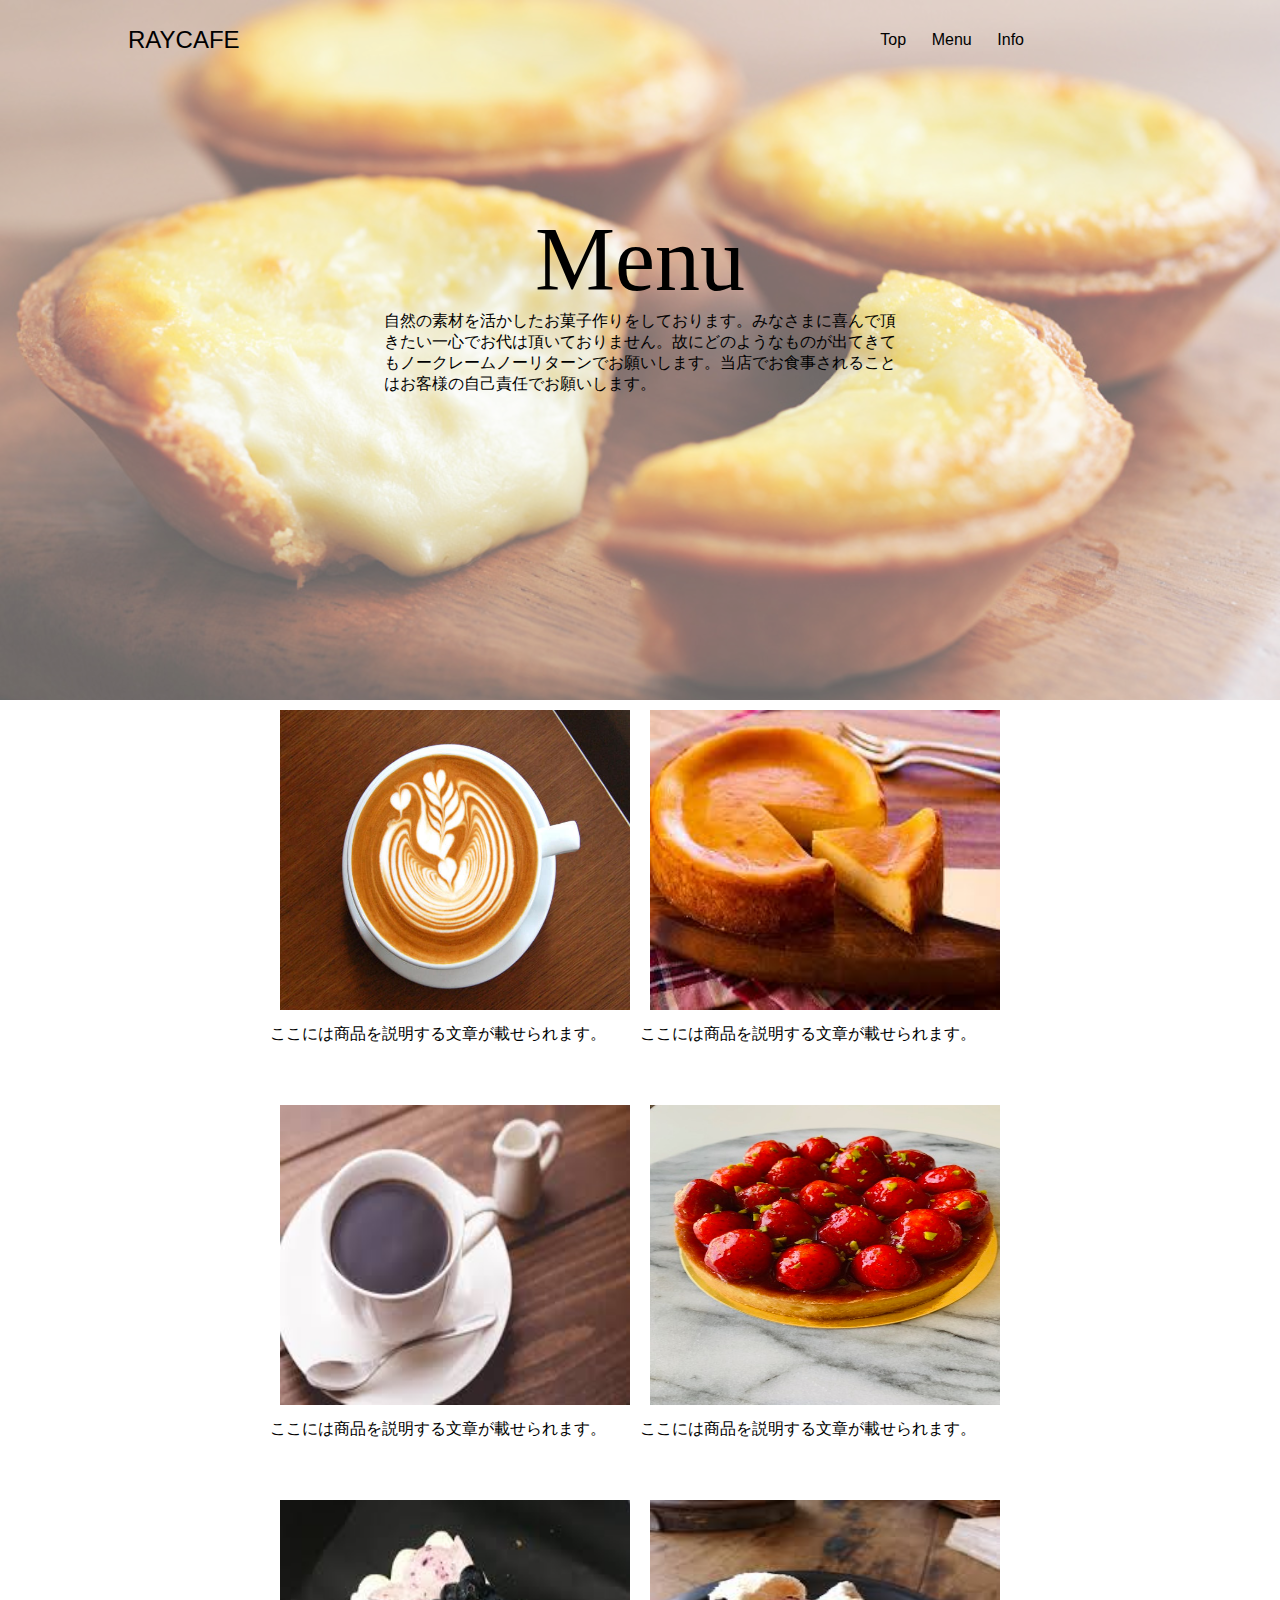
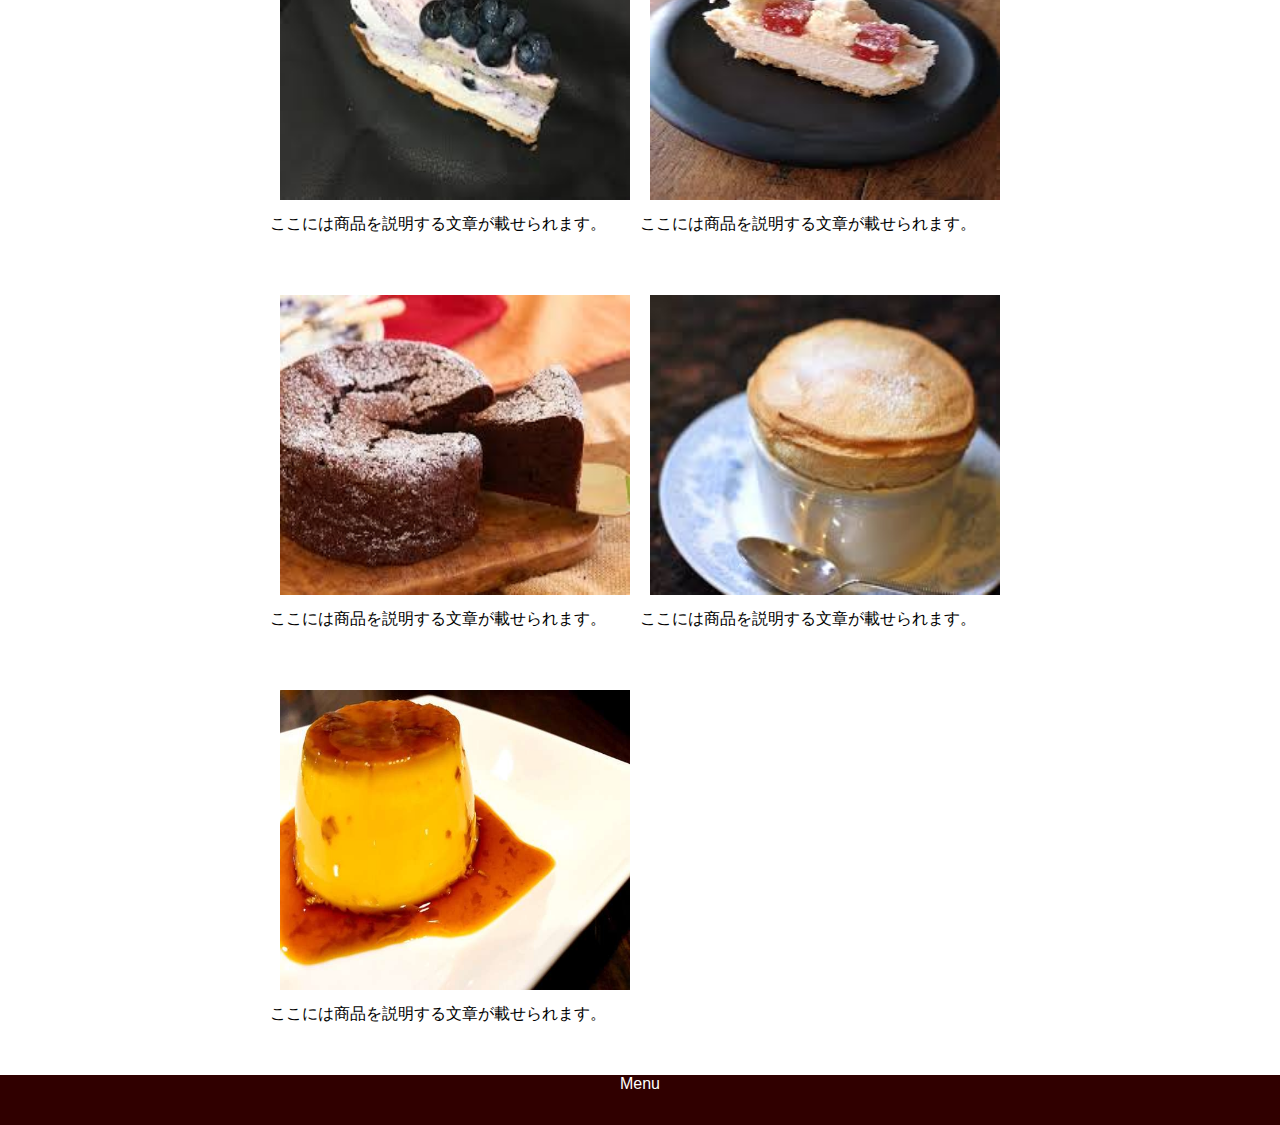
==== menu.html @ e6c4d605 "First Commit" ====
<!DOCTYPE html>
<html>

<head>
    <title>RAYCAFE MENU</title>
    <link rel="stylesheet" type="text/css" href="./index.css">
    <!-- Font Awesome -->
    <link rel="stylesheet" href="https://use.fontawesome.com/releases/v5.13.0/css/all.css" integrity="sha384-Bfad6CLCknfcloXFOyFnlgtENryhrpZCe29RTifKEixXQZ38WheV+i/6YWSzkz3V" crossorigin="anonymous">
</head>

<body>
    <header>
        <nav>
            <i class="fas fa-coffee">RAYCAFE</i>
            <a class="top" href="index.html">Top</a>
            <a href="menu.html">Menu</a>
            <a class="info" href="index.html">Info</a>
        </nav>
        <div class="header-comment">
            <h2>Menu</h2>
            <p>自然の素材を活かしたお菓子作りをしております。みなさまに喜んで頂きたい一心でお代は頂いておりません。故にどのようなものが出てきてもノークレームノーリターンでお願いします。当店でお食事されることはお客様の自己責任でお願いします。</p>
        </div>
    </header>
    
    <!-- ここまではindex.html（ホーム）と同じようなつくりですね。
        下部のコンテンツをタイルのように並べているところが特徴的なページですね。
        本来、CSSがないと縦にならんでいるだけのページです。
        どのように格子状に並んでいるのかはCSSをみるべきです。 
    
        ブラウザを縮めたりしても綺麗に中央に並び替わるはずです。（たぶん）
        ブラウザの画面の大きさが替わったらレイアウトが崩れてしまわないか。というのも重要な観点です。
    -->

    <div class="menu-list">
        <ul>
            <li><img class="menu-A" class="menu" src="menu-A.jpg">
                <p>ここには商品を説明する文章が載せられます。</p>
            </li>
            <li><img class="menu-B" src="menu-B.jpg">
                <p>ここには商品を説明する文章が載せられます。</p>
            </li>
            <li><img class="menu-C" src="menu-C.jpg">
                <p>ここには商品を説明する文章が載せられます。</p>
            </li>
            <li><img class="menu-D" src="menu-D.jpg">
                <p>ここには商品を説明する文章が載せられます。</p>
            </li>
            <li><img class="menu-E" src="menu-E.jpg">
                <p>ここには商品を説明する文章が載せられます。</p>
            </li>
            <li><img class="menu-F" src="menu-F.jpg">
                <p>ここには商品を説明する文章が載せられます。</p>
            </li>
            <li><img class="menu-G" src="menu-G.jpg">
                <p>ここには商品を説明する文章が載せられます。</p>
            </li>
            <li><img class="menu-H" src="menu-H.jpg">
                <p>ここには商品を説明する文章が載せられます。</p>
            </li>
            <li><img class="menu-I" src="menu-I.jpg">
                <p>ここには商品を説明する文章が載せられます。</p>
            </li>
        </ul>
    </div>
    <footer>
        <p>Menu</p>
    </footer>
</body>

</html>
---- index.css ----
/* CSSリセット */
html,
body,
div,
span,
applet,
object,
iframe,
h1,
h2,
h3,
h4,
h5,
h6,
p,
blockquote,
pre,
a,
abbr,
acronym,
address,
big,
cite,
code,
del,
dfn,
em,
img,
ins,
kbd,
q,
s,
samp,
small,
strike,
strong,
sub,
sup,
tt,
var,
b,
u,
i,
center,
dl,
dt,
dd,
ol,
ul,
li,
fieldset,
form,
label,
legend,
table,
caption,
tbody,
tfoot,
thead,
tr,
th,
td,
article,
aside,
canvas,
details,
embed,
figure,
figcaption,
footer,
header,
hgroup,
menu,
nav,
output,
ruby,
section,
summary,
time,
mark,
audio,
video {
    margin: 0;
    padding: 0;
    border: 0;
    font-size: 100%;
    font: inherit;
    vertical-align: baseline;
    font-family: 'Hiragino Kaku Gothic Pro', 'ヒラギノ角ゴ Pro W3', 'メイリオ', Meiryo, 'ＭＳ Ｐゴシック', sans-serif;
}

header {
    background-image: url("bg_tart.jpg");
    background-color: rgba(255, 255, 255, 0.4);
    background-blend-mode: lighten;
    background-repeat: no-repeat;
    background-size: cover;
    width: 100%;
    height: 700px;
}

a {
    text-decoration: none;
}

a:link {
    color: #000000;
}

a:visited {
    color: #000000;
}

nav {
    width: 100%;
    height: 80px;
    display: flex;
    justify-content: flex-end;
    align-items: center;
}

nav i {
    margin-right: auto;
    margin-left: 10%;
    font-size: 150%;
}

nav a {
    margin-right: 2%;
}

.top {
    margin-left: 10%;
}

.info {
    margin-right: 20%;
}

.header-comment {
    width: 40%;
    margin: 10% auto;
}

/** この@importはフォントを読み込んでいます。 
デフォルトのフォントじゃもの足りないときはどこかから読み込んできて使う。というのも手です。

フォントって大事です。*/
@import url(http://fonts.googleapis.com/css?family=Henny+Penny);
h2 {
    font-size: 90px;
    text-align: center;
    font-family: 'Playfair Display', serif;/** ここでフォントを使いたいから上で読み込んでいます。
    今回はここのフォントしか気合入れていませんね。他の部分もフォントにこだわると、かなり印象が変わります。 */
}

.menu-list {
    width: 80%;
    margin: 0 auto;
}

ul {
    list-style: none;
    display: grid;/** ここが格子状に並ばせている、一番大事な記述です。 */
    grid-template-columns: repeat(auto-fit, 370px);
    justify-content: center;
}

li {
    margin: 0 auto;
    margin-bottom: 50px;
}

li img {
    width: 350px;
    height: 300px;
    margin: 10px;
}

footer {
    height: 50px;
    background-color: #300000;
    color: white;
    text-align: center;
}
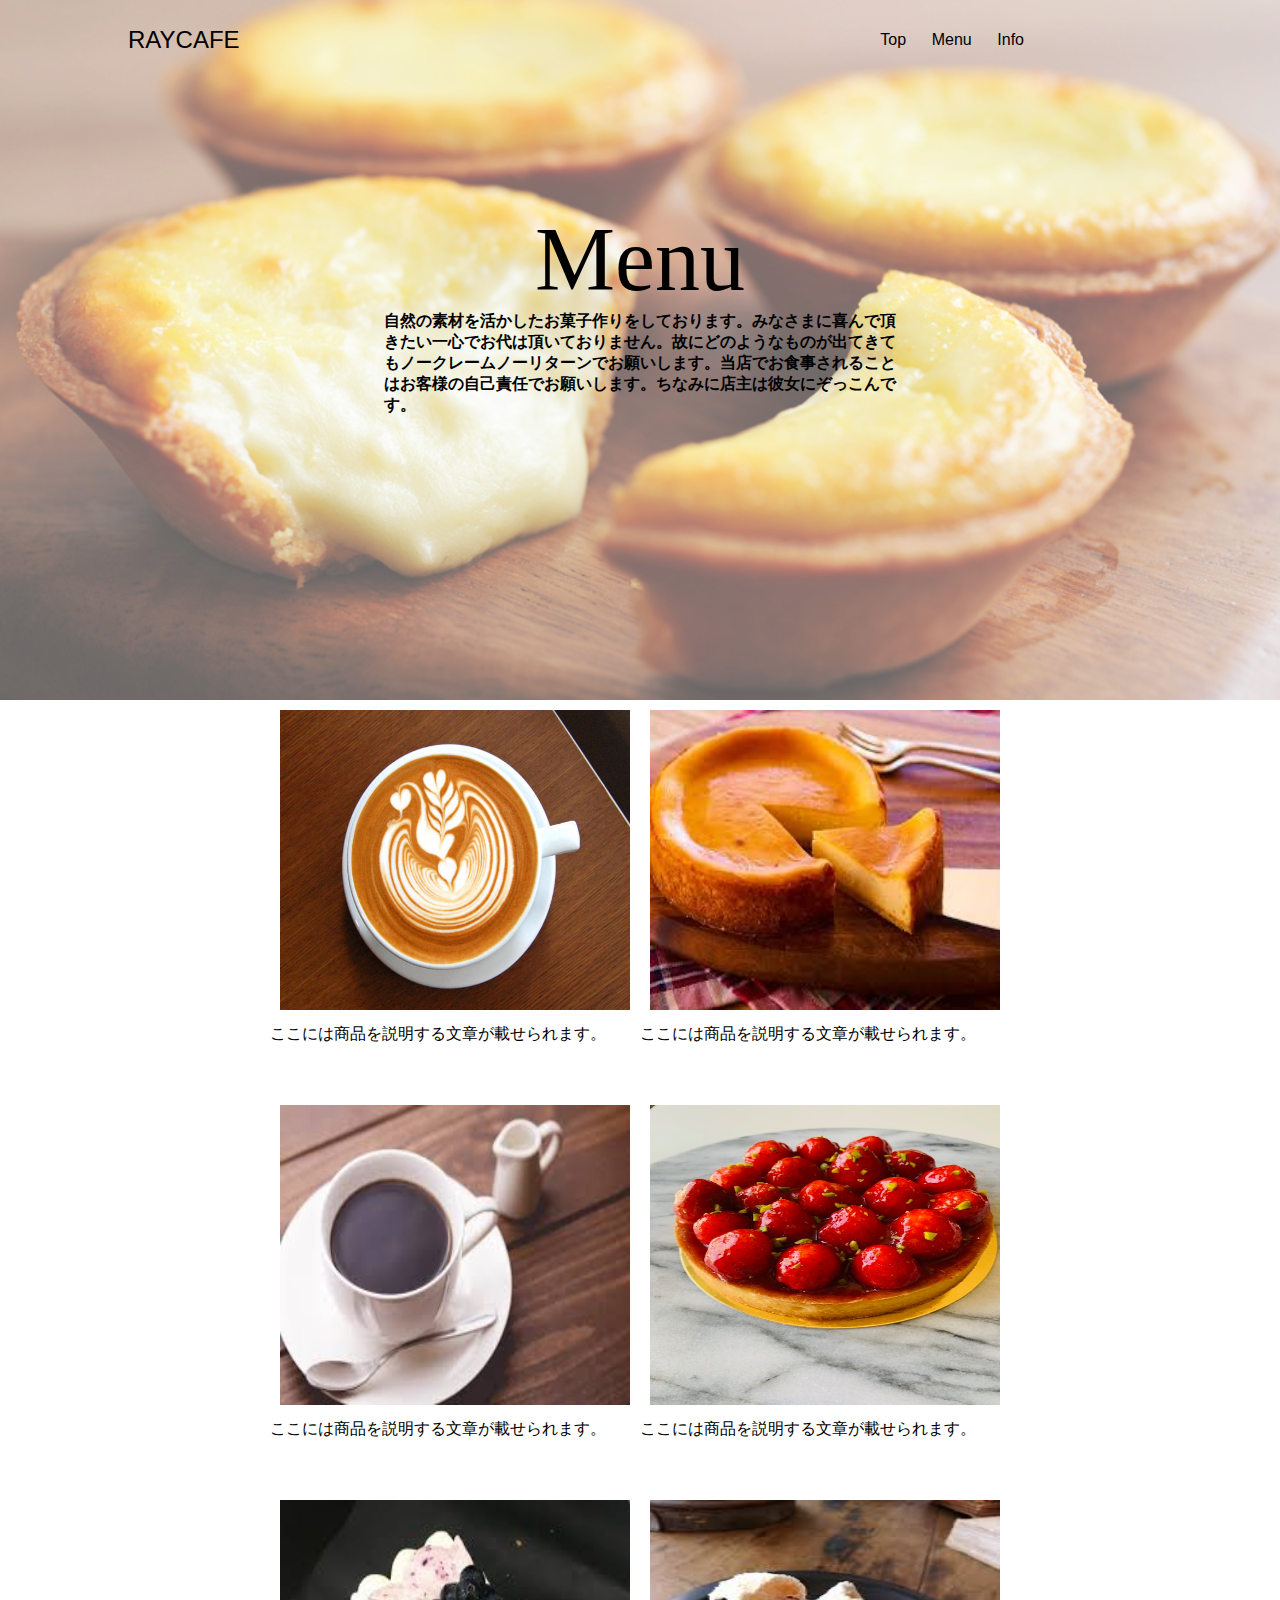
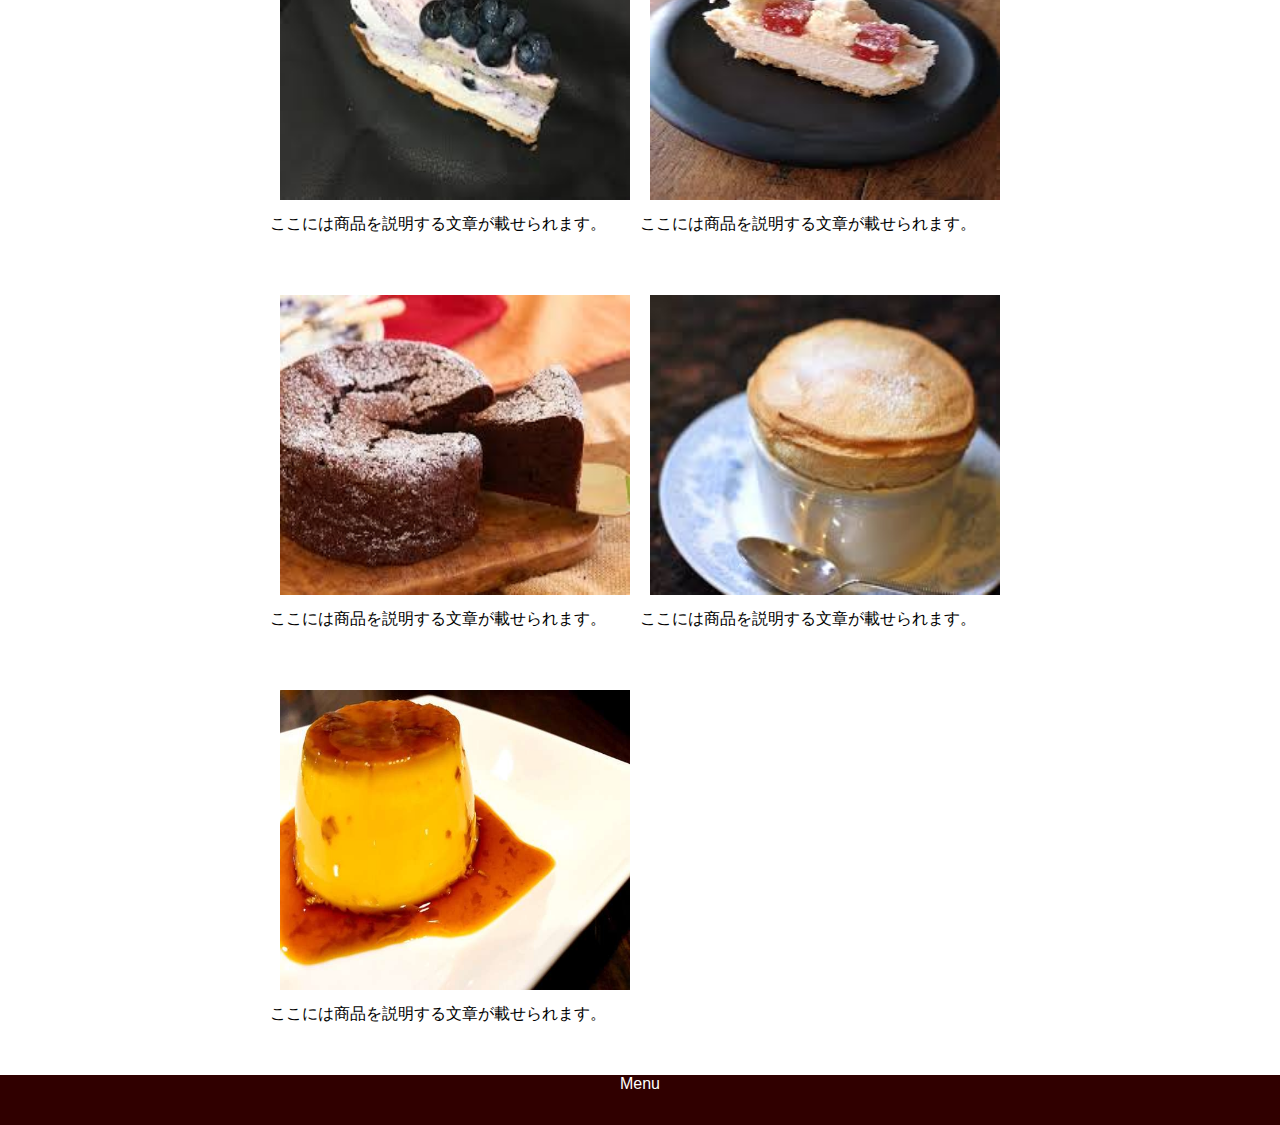
==== commit d3f7d835: "軽微な修正" ====
--- a/menu.html
+++ b/menu.html
@@ -5,7 +5,8 @@
     <title>RAYCAFE MENU</title>
     <link rel="stylesheet" type="text/css" href="./index.css">
     <!-- Font Awesome -->
-    <link rel="stylesheet" href="https://use.fontawesome.com/releases/v5.13.0/css/all.css" integrity="sha384-Bfad6CLCknfcloXFOyFnlgtENryhrpZCe29RTifKEixXQZ38WheV+i/6YWSzkz3V" crossorigin="anonymous">
+    <link rel="stylesheet" href="https://use.fontawesome.com/releases/v5.13.0/css/all.css"
+        integrity="sha384-Bfad6CLCknfcloXFOyFnlgtENryhrpZCe29RTifKEixXQZ38WheV+i/6YWSzkz3V" crossorigin="anonymous">
 </head>
 
 <body>
@@ -18,10 +19,12 @@
         </nav>
         <div class="header-comment">
             <h2>Menu</h2>
-            <p>自然の素材を活かしたお菓子作りをしております。みなさまに喜んで頂きたい一心でお代は頂いておりません。故にどのようなものが出てきてもノークレームノーリターンでお願いします。当店でお食事されることはお客様の自己責任でお願いします。</p>
+            <p style="font-weight: bold;">
+                自然の素材を活かしたお菓子作りをしております。みなさまに喜んで頂きたい一心でお代は頂いておりません。故にどのようなものが出てきてもノークレームノーリターンでお願いします。当店でお食事されることはお客様の自己責任でお願いします。ちなみに店主は彼女にぞっこんです。
+            </p>
         </div>
     </header>
-    
+
     <!-- ここまではindex.html（ホーム）と同じようなつくりですね。
         下部のコンテンツをタイルのように並べているところが特徴的なページですね。
         本来、CSSがないと縦にならんでいるだけのページです。
